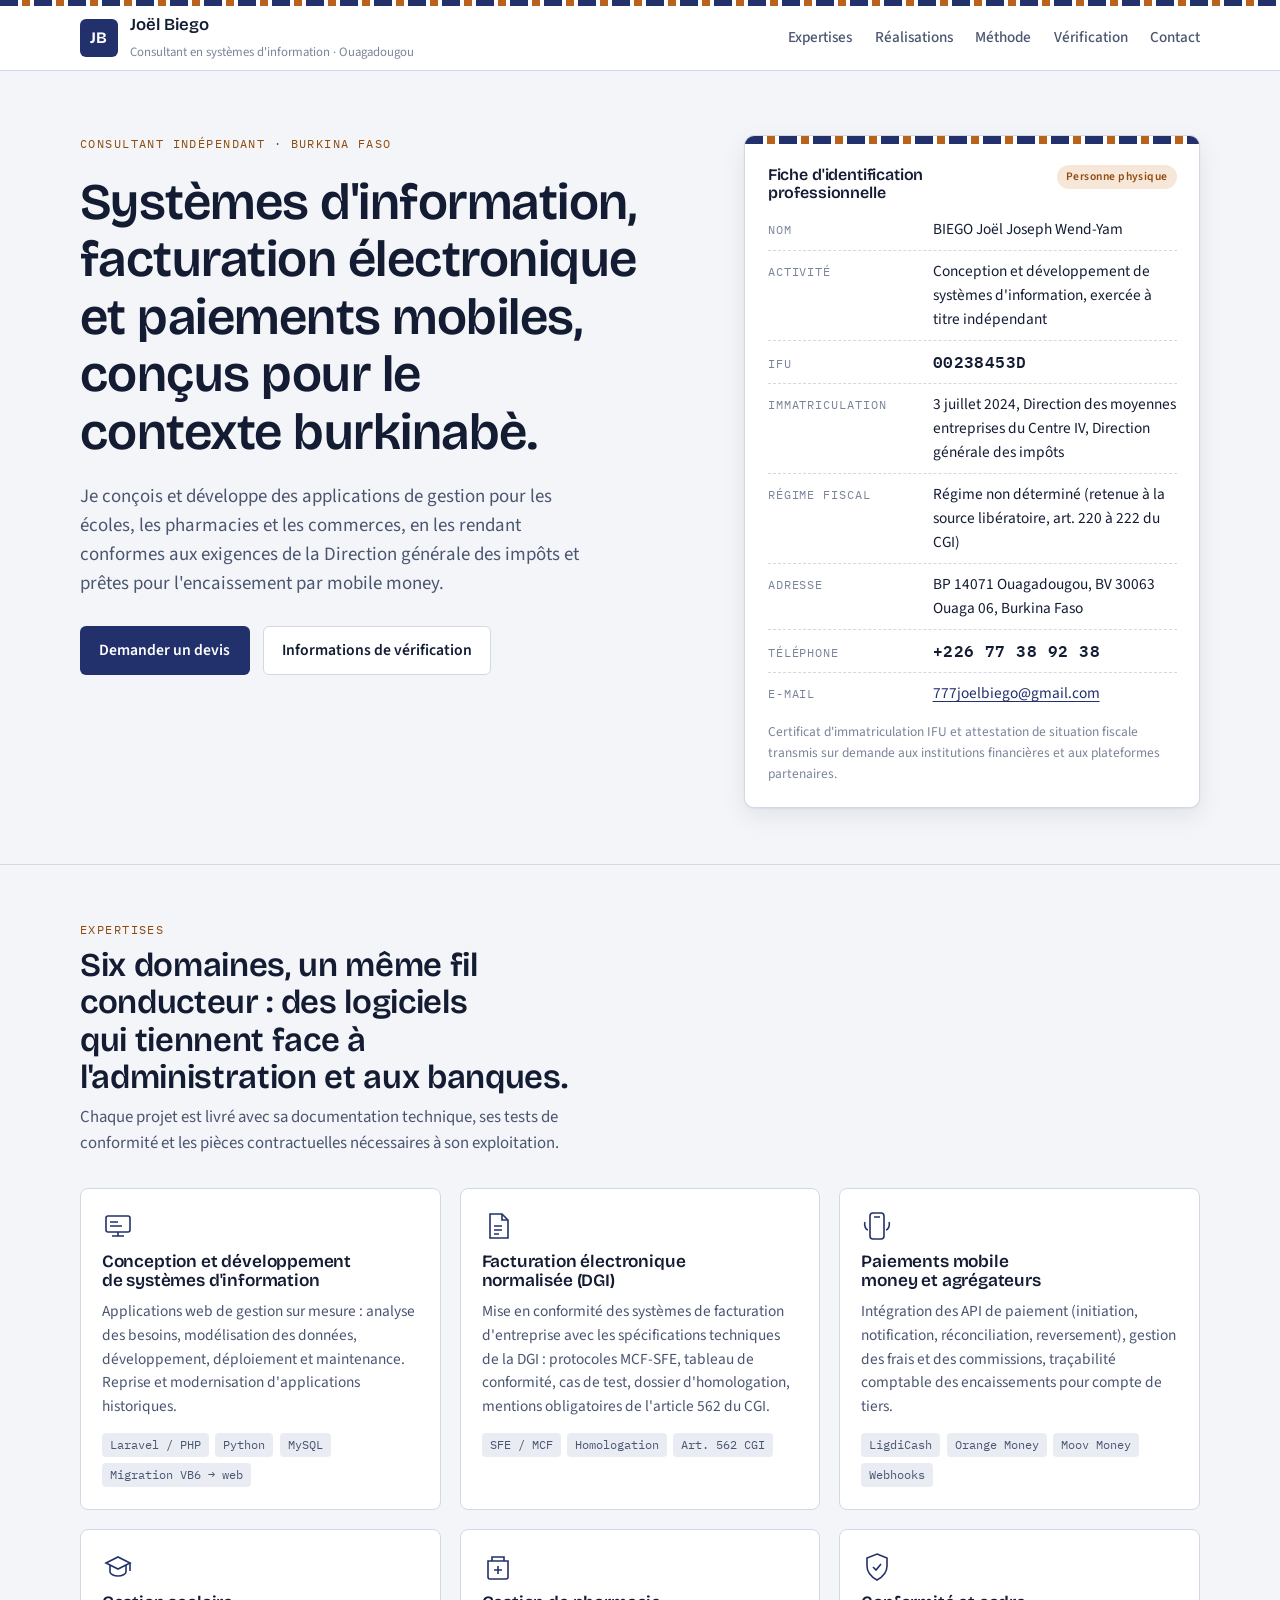
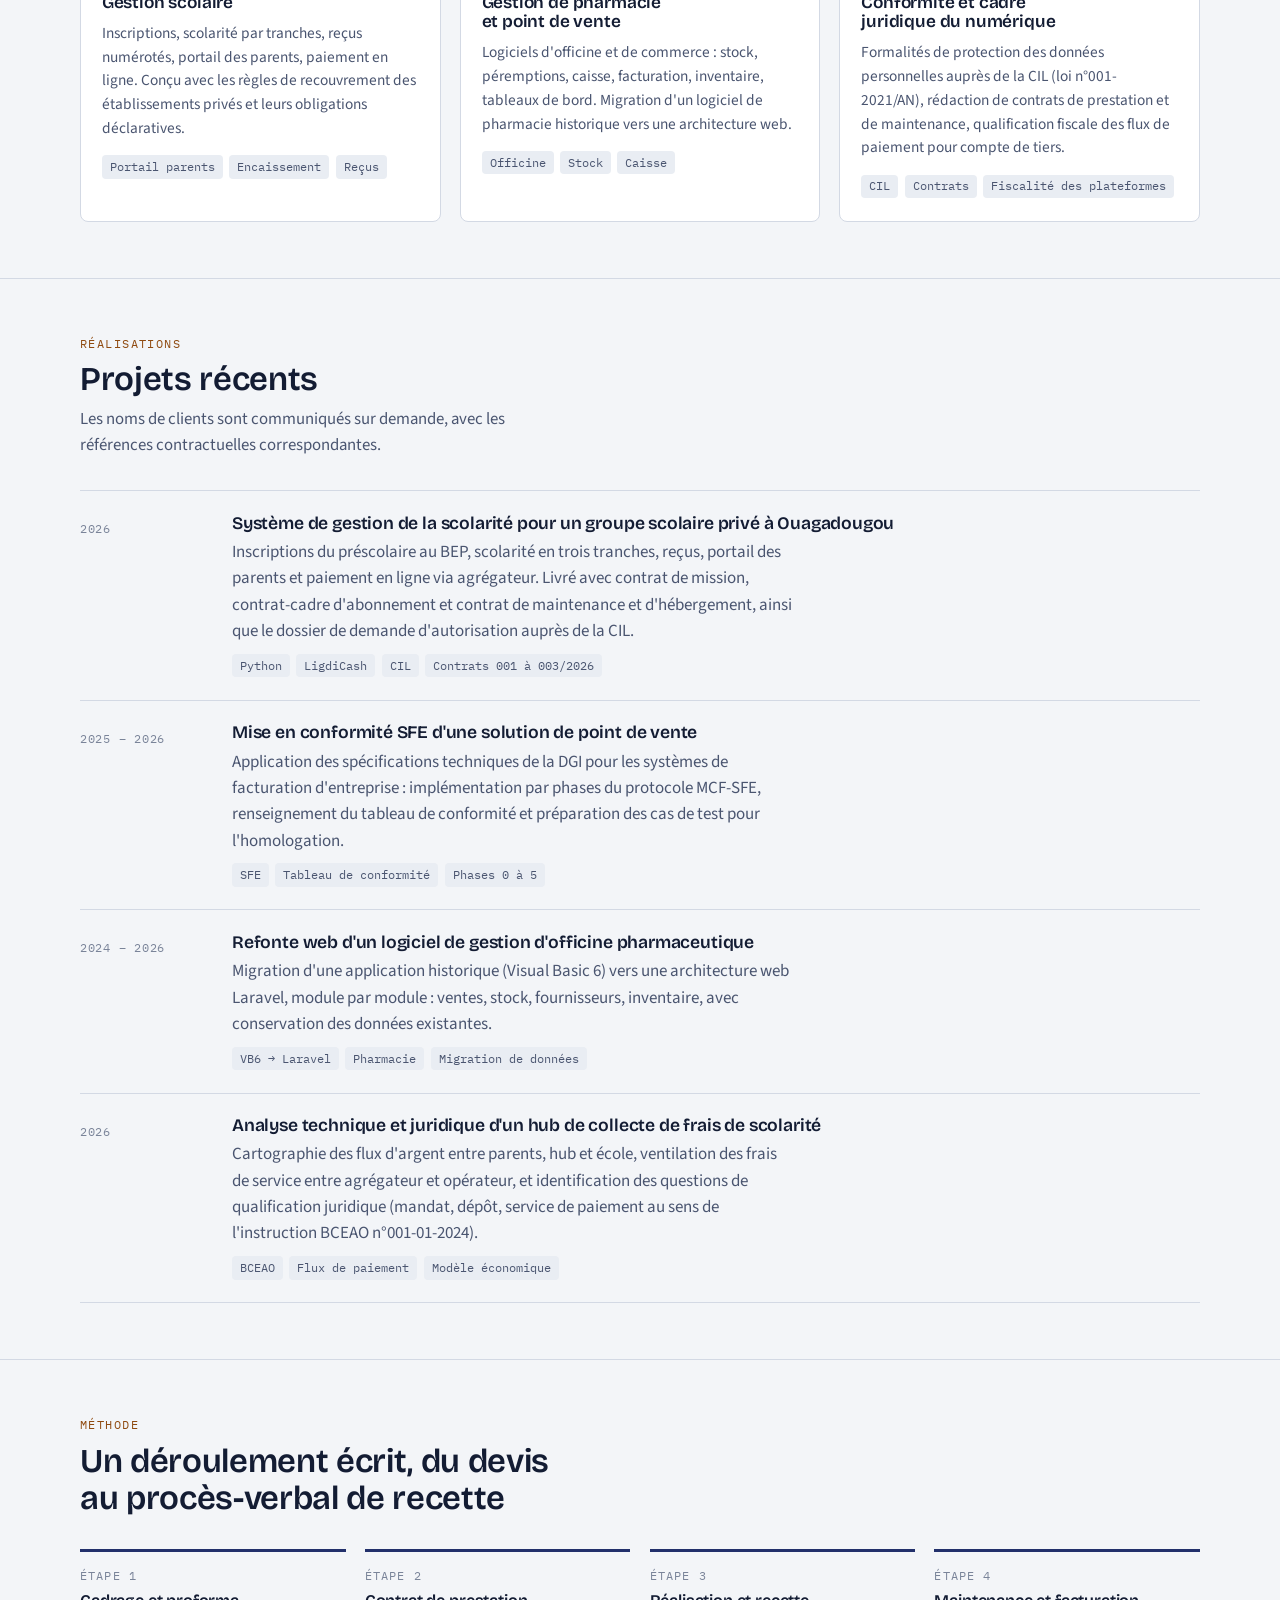
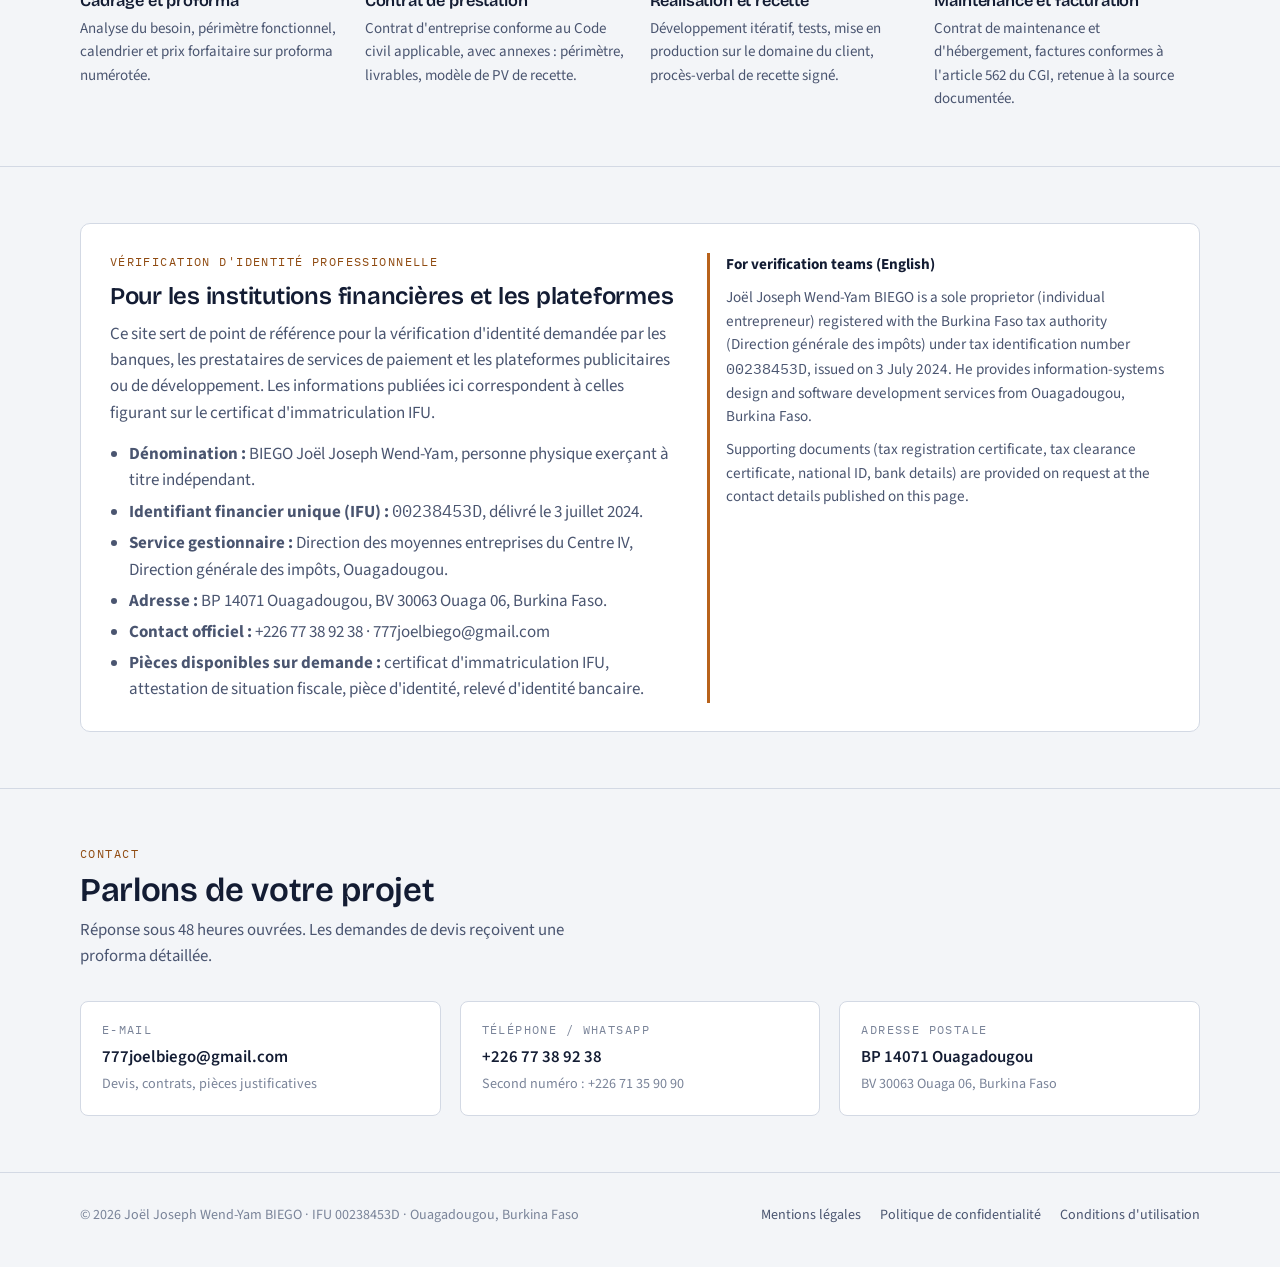
==== index.html @ be4510cc "Site professionnel : accueil, fiche IFU, expertises, pages légales Co-Authored-By: Claude Fable 5.1 " ====
<!DOCTYPE html>
<html lang="fr">
<head>
  <meta charset="utf-8">
  <meta name="viewport" content="width=device-width, initial-scale=1">
  <title>Joël Biego — Consultant en systèmes d'information, Ouagadougou</title>
  <meta name="description" content="Joël Joseph Wend-Yam BIEGO, consultant indépendant à Ouagadougou (Burkina Faso) : conception de systèmes d'information, facturation électronique normalisée DGI, intégration de paiements mobile money, gestion scolaire et pharmacie. IFU 00238453D.">
  <link rel="canonical" href="https://joeoel.github.io/">
  <meta property="og:type" content="website">
  <meta property="og:title" content="Joël Biego — Consultant en systèmes d'information">
  <meta property="og:description" content="Conception de systèmes d'information, facturation électronique DGI, paiements mobile money et conformité numérique au Burkina Faso.">
  <meta property="og:url" content="https://joeoel.github.io/">
  <meta property="og:locale" content="fr_BF">
  <link rel="icon" href="favicon.svg" type="image/svg+xml">
  <link rel="preconnect" href="https://fonts.googleapis.com">
  <link rel="preconnect" href="https://fonts.gstatic.com" crossorigin>
  <link rel="stylesheet" href="https://fonts.googleapis.com/css2?family=Bricolage+Grotesque:opsz,wght@12..96,500;12..96,600;12..96,700&family=Source+Sans+3:ital,wght@0,400;0,500;0,600;1,400&family=IBM+Plex+Mono:wght@400;500&display=swap">
  <link rel="stylesheet" href="style.css">
  <script type="application/ld+json">
  {
    "@context": "https://schema.org",
    "@type": "ProfessionalService",
    "name": "Joël Biego — Consultant en systèmes d'information",
    "url": "https://joeoel.github.io/",
    "email": "777joelbiego@gmail.com",
    "telephone": "+22677389238",
    "founder": { "@type": "Person", "name": "Joël Joseph Wend-Yam BIEGO", "jobTitle": "Consultant en systèmes d'information" },
    "taxID": "00238453D",
    "address": { "@type": "PostalAddress", "postOfficeBoxNumber": "BP 14071", "addressLocality": "Ouagadougou", "addressCountry": "BF" },
    "areaServed": "BF",
    "knowsAbout": ["Facturation électronique normalisée DGI", "Paiement mobile money", "Laravel", "Gestion scolaire", "Gestion de pharmacie", "Protection des données personnelles"]
  }
  </script>
</head>
<body>

<div class="weave" aria-hidden="true"></div>
<header class="site-header">
  <div class="wrap">
    <a class="brand" href="index.html" aria-label="Accueil">
      <span class="brand-mark">JB</span>
      <span>
        <span class="brand-name">Joël Biego</span><br>
        <span class="brand-sub">Consultant en systèmes d'information · Ouagadougou</span>
      </span>
    </a>
    <nav class="nav" aria-label="Navigation principale">
      <a href="#expertises">Expertises</a>
      <a href="#realisations">Réalisations</a>
      <a href="#methode">Méthode</a>
      <a href="#verification">Vérification</a>
      <a href="#contact">Contact</a>
    </nav>
  </div>
</header>

<main>

  <section class="hero">
    <div class="wrap">
      <div class="hero-lead">
        <span class="eyebrow">Consultant indépendant · Burkina Faso</span>
        <h1>Systèmes d'information, facturation électronique et paiements mobiles, conçus pour le contexte burkinabè.</h1>
        <p class="lede">Je conçois et développe des applications de gestion pour les écoles, les pharmacies et les commerces, en les rendant conformes aux exigences de la Direction générale des impôts et prêtes pour l'encaissement par mobile money.</p>
        <div class="hero-cta">
          <a class="btn btn-primary" href="#contact">Demander un devis</a>
          <a class="btn btn-ghost" href="#verification">Informations de vérification</a>
        </div>
      </div>

      <aside class="id-card" aria-labelledby="idcard-title">
        <div class="weave" aria-hidden="true"></div>
        <div class="id-card-body">
          <div class="id-card-head">
            <h3 id="idcard-title">Fiche d'identification professionnelle</h3>
            <span class="id-badge">Personne physique</span>
          </div>
          <dl class="id-rows">
            <div><dt>Nom</dt><dd>BIEGO Joël Joseph Wend-Yam</dd></div>
            <div><dt>Activité</dt><dd>Conception et développement de systèmes d'information, exercée à titre indépendant</dd></div>
            <div><dt>IFU</dt><dd class="mono">00238453D</dd></div>
            <div><dt>Immatriculation</dt><dd>3 juillet 2024, Direction des moyennes entreprises du Centre IV, Direction générale des impôts</dd></div>
            <div><dt>Régime fiscal</dt><dd>Régime non déterminé (retenue à la source libératoire, art. 220 à 222 du CGI)</dd></div>
            <div><dt>Adresse</dt><dd>BP 14071 Ouagadougou, BV 30063 Ouaga 06, Burkina Faso</dd></div>
            <div><dt>Téléphone</dt><dd class="mono">+226 77 38 92 38</dd></div>
            <div><dt>E-mail</dt><dd><a href="mailto:777joelbiego@gmail.com">777joelbiego@gmail.com</a></dd></div>
          </dl>
          <p class="id-note">Certificat d'immatriculation IFU et attestation de situation fiscale transmis sur demande aux institutions financières et aux plateformes partenaires.</p>
        </div>
      </aside>
    </div>
  </section>

  <section class="section" id="expertises">
    <div class="wrap">
      <div class="section-head">
        <span class="eyebrow">Expertises</span>
        <h2>Six domaines, un même fil conducteur : des logiciels qui tiennent face à l'administration et aux banques.</h2>
        <p>Chaque projet est livré avec sa documentation technique, ses tests de conformité et les pièces contractuelles nécessaires à son exploitation.</p>
      </div>
      <div class="grid-3">

        <article class="skill">
          <svg class="skill-icon" viewBox="0 0 32 32" fill="none" stroke="currentColor" stroke-width="1.6" aria-hidden="true"><rect x="4" y="6" width="24" height="16" rx="2"/><path d="M10 26h12M16 22v4M8 12h8M8 16h12"/></svg>
          <h3>Conception et développement de systèmes d'information</h3>
          <p>Applications web de gestion sur mesure : analyse des besoins, modélisation des données, développement, déploiement et maintenance. Reprise et modernisation d'applications historiques.</p>
          <div class="tags"><span class="tag">Laravel / PHP</span><span class="tag">Python</span><span class="tag">MySQL</span><span class="tag">Migration VB6 → web</span></div>
        </article>

        <article class="skill">
          <svg class="skill-icon" viewBox="0 0 32 32" fill="none" stroke="currentColor" stroke-width="1.6" aria-hidden="true"><path d="M8 4h12l6 6v18H8z"/><path d="M20 4v6h6M12 16h8M12 20h8M12 24h5"/></svg>
          <h3>Facturation électronique normalisée (DGI)</h3>
          <p>Mise en conformité des systèmes de facturation d'entreprise avec les spécifications techniques de la DGI : protocoles MCF-SFE, tableau de conformité, cas de test, dossier d'homologation, mentions obligatoires de l'article 562 du CGI.</p>
          <div class="tags"><span class="tag">SFE / MCF</span><span class="tag">Homologation</span><span class="tag">Art. 562 CGI</span></div>
        </article>

        <article class="skill">
          <svg class="skill-icon" viewBox="0 0 32 32" fill="none" stroke="currentColor" stroke-width="1.6" aria-hidden="true"><rect x="9" y="3" width="14" height="26" rx="3"/><path d="M13 7h6M16 24h.01"/><path d="M4 12c-1.5 3 1 8 3 8M28 12c1.5 3-1 8-3 8"/></svg>
          <h3>Paiements mobile money et agrégateurs</h3>
          <p>Intégration des API de paiement (initiation, notification, réconciliation, reversement), gestion des frais et des commissions, traçabilité comptable des encaissements pour compte de tiers.</p>
          <div class="tags"><span class="tag">LigdiCash</span><span class="tag">Orange Money</span><span class="tag">Moov Money</span><span class="tag">Webhooks</span></div>
        </article>

        <article class="skill">
          <svg class="skill-icon" viewBox="0 0 32 32" fill="none" stroke="currentColor" stroke-width="1.6" aria-hidden="true"><path d="M4 12l12-6 12 6-12 6z"/><path d="M8 14v7c0 2 4 4 8 4s8-2 8-4v-7M28 12v8"/></svg>
          <h3>Gestion scolaire</h3>
          <p>Inscriptions, scolarité par tranches, reçus numérotés, portail des parents, paiement en ligne. Conçu avec les règles de recouvrement des établissements privés et leurs obligations déclaratives.</p>
          <div class="tags"><span class="tag">Portail parents</span><span class="tag">Encaissement</span><span class="tag">Reçus</span></div>
        </article>

        <article class="skill">
          <svg class="skill-icon" viewBox="0 0 32 32" fill="none" stroke="currentColor" stroke-width="1.6" aria-hidden="true"><path d="M6 10h20v16a2 2 0 0 1-2 2H8a2 2 0 0 1-2-2z"/><path d="M10 10V6h12v4M16 15v8M12 19h8"/></svg>
          <h3>Gestion de pharmacie et point de vente</h3>
          <p>Logiciels d'officine et de commerce : stock, péremptions, caisse, facturation, inventaire, tableaux de bord. Migration d'un logiciel de pharmacie historique vers une architecture web.</p>
          <div class="tags"><span class="tag">Officine</span><span class="tag">Stock</span><span class="tag">Caisse</span></div>
        </article>

        <article class="skill">
          <svg class="skill-icon" viewBox="0 0 32 32" fill="none" stroke="currentColor" stroke-width="1.6" aria-hidden="true"><path d="M16 3l10 4v8c0 7-4.5 11-10 14C10.5 26 6 22 6 15V7z"/><path d="M12 16l3 3 5-6"/></svg>
          <h3>Conformité et cadre juridique du numérique</h3>
          <p>Formalités de protection des données personnelles auprès de la CIL (loi n°001-2021/AN), rédaction de contrats de prestation et de maintenance, qualification fiscale des flux de paiement pour compte de tiers.</p>
          <div class="tags"><span class="tag">CIL</span><span class="tag">Contrats</span><span class="tag">Fiscalité des plateformes</span></div>
        </article>

      </div>
    </div>
  </section>

  <section class="section" id="realisations">
    <div class="wrap">
      <div class="section-head">
        <span class="eyebrow">Réalisations</span>
        <h2>Projets récents</h2>
        <p>Les noms de clients sont communiqués sur demande, avec les références contractuelles correspondantes.</p>
      </div>
      <div class="work">

        <article class="work-item">
          <div class="work-when">2026</div>
          <div>
            <h3>Système de gestion de la scolarité pour un groupe scolaire privé à Ouagadougou</h3>
            <p>Inscriptions du préscolaire au BEP, scolarité en trois tranches, reçus, portail des parents et paiement en ligne via agrégateur. Livré avec contrat de mission, contrat-cadre d'abonnement et contrat de maintenance et d'hébergement, ainsi que le dossier de demande d'autorisation auprès de la CIL.</p>
            <div class="tags"><span class="tag">Python</span><span class="tag">LigdiCash</span><span class="tag">CIL</span><span class="tag">Contrats 001 à 003/2026</span></div>
          </div>
        </article>

        <article class="work-item">
          <div class="work-when">2025 – 2026</div>
          <div>
            <h3>Mise en conformité SFE d'une solution de point de vente</h3>
            <p>Application des spécifications techniques de la DGI pour les systèmes de facturation d'entreprise : implémentation par phases du protocole MCF-SFE, renseignement du tableau de conformité et préparation des cas de test pour l'homologation.</p>
            <div class="tags"><span class="tag">SFE</span><span class="tag">Tableau de conformité</span><span class="tag">Phases 0 à 5</span></div>
          </div>
        </article>

        <article class="work-item">
          <div class="work-when">2024 – 2026</div>
          <div>
            <h3>Refonte web d'un logiciel de gestion d'officine pharmaceutique</h3>
            <p>Migration d'une application historique (Visual Basic 6) vers une architecture web Laravel, module par module : ventes, stock, fournisseurs, inventaire, avec conservation des données existantes.</p>
            <div class="tags"><span class="tag">VB6 → Laravel</span><span class="tag">Pharmacie</span><span class="tag">Migration de données</span></div>
          </div>
        </article>

        <article class="work-item">
          <div class="work-when">2026</div>
          <div>
            <h3>Analyse technique et juridique d'un hub de collecte de frais de scolarité</h3>
            <p>Cartographie des flux d'argent entre parents, hub et école, ventilation des frais de service entre agrégateur et opérateur, et identification des questions de qualification juridique (mandat, dépôt, service de paiement au sens de l'instruction BCEAO n°001-01-2024).</p>
            <div class="tags"><span class="tag">BCEAO</span><span class="tag">Flux de paiement</span><span class="tag">Modèle économique</span></div>
          </div>
        </article>

      </div>
    </div>
  </section>

  <section class="section" id="methode">
    <div class="wrap">
      <div class="section-head">
        <span class="eyebrow">Méthode</span>
        <h2>Un déroulement écrit, du devis au procès-verbal de recette</h2>
      </div>
      <div class="steps">
        <div class="step">
          <h3>Cadrage et proforma</h3>
          <p>Analyse du besoin, périmètre fonctionnel, calendrier et prix forfaitaire sur proforma numérotée.</p>
        </div>
        <div class="step">
          <h3>Contrat de prestation</h3>
          <p>Contrat d'entreprise conforme au Code civil applicable, avec annexes : périmètre, livrables, modèle de PV de recette.</p>
        </div>
        <div class="step">
          <h3>Réalisation et recette</h3>
          <p>Développement itératif, tests, mise en production sur le domaine du client, procès-verbal de recette signé.</p>
        </div>
        <div class="step">
          <h3>Maintenance et facturation</h3>
          <p>Contrat de maintenance et d'hébergement, factures conformes à l'article 562 du CGI, retenue à la source documentée.</p>
        </div>
      </div>
    </div>
  </section>

  <section class="section" id="verification">
    <div class="wrap">
      <div class="verify">
        <div>
          <span class="eyebrow">Vérification d'identité professionnelle</span>
          <h2>Pour les institutions financières et les plateformes</h2>
          <p>Ce site sert de point de référence pour la vérification d'identité demandée par les banques, les prestataires de services de paiement et les plateformes publicitaires ou de développement. Les informations publiées ici correspondent à celles figurant sur le certificat d'immatriculation IFU.</p>
          <ul>
            <li><strong>Dénomination :</strong> BIEGO Joël Joseph Wend-Yam, personne physique exerçant à titre indépendant.</li>
            <li><strong>Identifiant financier unique (IFU) :</strong> <span class="mono">00238453D</span>, délivré le 3 juillet 2024.</li>
            <li><strong>Service gestionnaire :</strong> Direction des moyennes entreprises du Centre IV, Direction générale des impôts, Ouagadougou.</li>
            <li><strong>Adresse :</strong> BP 14071 Ouagadougou, BV 30063 Ouaga 06, Burkina Faso.</li>
            <li><strong>Contact officiel :</strong> +226 77 38 92 38 · 777joelbiego@gmail.com</li>
            <li><strong>Pièces disponibles sur demande :</strong> certificat d'immatriculation IFU, attestation de situation fiscale, pièce d'identité, relevé d'identité bancaire.</li>
          </ul>
        </div>
        <div class="en" lang="en">
          <strong>For verification teams (English)</strong>
          <p>Joël Joseph Wend-Yam BIEGO is a sole proprietor (individual entrepreneur) registered with the Burkina Faso tax authority (Direction générale des impôts) under tax identification number <span class="mono">00238453D</span>, issued on 3 July 2024. He provides information-systems design and software development services from Ouagadougou, Burkina Faso.</p>
          <p>Supporting documents (tax registration certificate, tax clearance certificate, national ID, bank details) are provided on request at the contact details published on this page.</p>
        </div>
      </div>
    </div>
  </section>

  <section class="section" id="contact">
    <div class="wrap">
      <div class="section-head">
        <span class="eyebrow">Contact</span>
        <h2>Parlons de votre projet</h2>
        <p>Réponse sous 48 heures ouvrées. Les demandes de devis reçoivent une proforma détaillée.</p>
      </div>
      <div class="contact-grid">
        <div class="contact">
          <span class="eyebrow">E-mail</span>
          <a href="mailto:777joelbiego@gmail.com">777joelbiego@gmail.com</a>
          <small>Devis, contrats, pièces justificatives</small>
        </div>
        <div class="contact">
          <span class="eyebrow">Téléphone / WhatsApp</span>
          <a href="tel:+22677389238">+226 77 38 92 38</a>
          <small>Second numéro : +226 71 35 90 90</small>
        </div>
        <div class="contact">
          <span class="eyebrow">Adresse postale</span>
          <a href="#verification">BP 14071 Ouagadougou</a>
          <small>BV 30063 Ouaga 06, Burkina Faso</small>
        </div>
      </div>
    </div>
  </section>

</main>

<footer class="site-footer">
  <div class="wrap">
    <div>© 2026 Joël Joseph Wend-Yam BIEGO · IFU 00238453D · Ouagadougou, Burkina Faso</div>
    <nav aria-label="Pages légales">
      <a href="mentions-legales.html">Mentions légales</a>
      <a href="confidentialite.html">Politique de confidentialité</a>
      <a href="conditions.html">Conditions d'utilisation</a>
    </nav>
  </div>
</footer>

</body>
</html>
---- style.css ----
/* ---------- Tokens ---------- */
:root {
  --bg: #F3F5F8;
  --surface: #FFFFFF;
  --surface-2: #E9EDF3;
  --ink: #131C33;
  --ink-2: #4A5570;
  --ink-3: #7A8499;
  --line: #D3D9E4;
  --accent: #B8621B;
  --accent-ink: #8F4A10;
  --accent-soft: #F6E7D8;
  --indigo: #22306B;
  --indigo-soft: #E3E7F5;
  --on-indigo: #FFFFFF;
  --focus: #22306B;
  --shadow: 0 1px 2px rgba(19,28,51,.06), 0 8px 24px rgba(19,28,51,.08);
}
@media (prefers-color-scheme: dark) {
  :root:not([data-theme="light"]) {
    --bg: #0E1424;
    --surface: #161E33;
    --surface-2: #1E2841;
    --ink: #E8ECF4;
    --ink-2: #A9B3C9;
    --ink-3: #7C879E;
    --line: #2B3650;
    --accent: #E39A47;
    --accent-ink: #F0B466;
    --accent-soft: #3A2A18;
    --indigo: #9FAEEE;
    --indigo-soft: #1F2A4D;
    --on-indigo: #0E1424;
    --focus: #E39A47;
    --shadow: 0 1px 2px rgba(0,0,0,.4), 0 8px 24px rgba(0,0,0,.35);
  }
}
:root[data-theme="dark"] {
  --bg: #0E1424;
  --surface: #161E33;
  --surface-2: #1E2841;
  --ink: #E8ECF4;
  --ink-2: #A9B3C9;
  --ink-3: #7C879E;
  --line: #2B3650;
  --accent: #E39A47;
  --accent-ink: #F0B466;
  --accent-soft: #3A2A18;
  --indigo: #9FAEEE;
  --indigo-soft: #1F2A4D;
  --on-indigo: #0E1424;
  --focus: #E39A47;
  --shadow: 0 1px 2px rgba(0,0,0,.4), 0 8px 24px rgba(0,0,0,.35);
}

/* ---------- Base ---------- */
* { box-sizing: border-box; }
html { scroll-behavior: smooth; }
@media (prefers-reduced-motion: reduce) {
  html { scroll-behavior: auto; }
  *, *::before, *::after { transition: none !important; animation: none !important; }
}
body {
  margin: 0;
  background: var(--bg);
  color: var(--ink);
  font-family: "Source Sans 3", "Segoe UI", Roboto, Helvetica, Arial, sans-serif;
  font-size: 17px;
  line-height: 1.55;
  -webkit-font-smoothing: antialiased;
}
h1, h2, h3, h4 {
  font-family: "Bricolage Grotesque", "Segoe UI", Helvetica, Arial, sans-serif;
  line-height: 1.12;
  margin: 0;
  text-wrap: balance;
  letter-spacing: -0.01em;
}
h1 { font-size: clamp(2rem, 4.2vw, 3.2rem); font-weight: 600; }
h2 { font-size: clamp(1.5rem, 2.6vw, 2.1rem); font-weight: 600; }
h3 { font-size: 1.2rem; font-weight: 600; }
p { margin: 0; }
a { color: var(--indigo); text-decoration-thickness: 1px; text-underline-offset: 3px; }
a:hover { color: var(--accent-ink); }
:focus-visible { outline: 2px solid var(--focus); outline-offset: 3px; border-radius: 2px; }
.mono { font-family: "IBM Plex Mono", Consolas, "Courier New", monospace; font-variant-numeric: tabular-nums; }
.eyebrow {
  font-family: "IBM Plex Mono", Consolas, monospace;
  font-size: .74rem; letter-spacing: .12em; text-transform: uppercase; color: var(--accent-ink);
}
.wrap { width: min(1120px, calc(100% - 2.5rem)); margin-inline: auto; }
.prose { max-width: 68ch; }
.prose p + p { margin-top: 1em; }
.prose h2 { margin-top: 2.4rem; margin-bottom: .6rem; font-size: 1.45rem; }
.prose h3 { margin-top: 1.6rem; margin-bottom: .4rem; font-size: 1.1rem; }
.prose ul, .prose ol { padding-left: 1.3rem; margin: .6rem 0 0; }
.prose li + li { margin-top: .35rem; }
.prose table { border-collapse: collapse; width: 100%; margin-top: .8rem; font-size: .95rem; }
.prose th, .prose td { text-align: left; padding: .5rem .6rem; border-bottom: 1px solid var(--line); vertical-align: top; }
.prose th { font-weight: 600; color: var(--ink-2); font-size: .8rem; letter-spacing: .05em; text-transform: uppercase; }
.table-wrap { overflow-x: auto; }

/* ---------- Woven band (motif Faso Dan Fani) ---------- */
.weave {
  height: 6px;
  background: repeating-linear-gradient(90deg,
    var(--indigo) 0 18px, var(--surface) 18px 22px, var(--accent) 22px 30px, var(--surface) 30px 34px);
}

/* ---------- Header ---------- */
.site-header { background: var(--surface); border-bottom: 1px solid var(--line); position: sticky; top: 0; z-index: 10; }
.site-header .wrap { display: flex; align-items: center; justify-content: space-between; gap: 1.5rem; min-height: 64px; }
.brand { display: flex; align-items: center; gap: .75rem; text-decoration: none; color: var(--ink); }
.brand-mark {
  width: 38px; height: 38px; border-radius: 6px; display: grid; place-items: center;
  background: var(--indigo); color: var(--on-indigo);
  font-family: "Bricolage Grotesque", sans-serif; font-weight: 700; font-size: 1rem; letter-spacing: .02em;
}
.brand-name { font-family: "Bricolage Grotesque", sans-serif; font-weight: 600; font-size: 1.05rem; line-height: 1.1; }
.brand-sub { font-size: .8rem; color: var(--ink-3); }
.nav { display: flex; gap: 1.4rem; flex-wrap: wrap; }
.nav a { color: var(--ink-2); text-decoration: none; font-size: .95rem; font-weight: 500; }
.nav a:hover { color: var(--accent-ink); }
@media (max-width: 720px) { .nav { display: none; } }

/* ---------- Hero ---------- */
.hero { padding: 4rem 0 3.5rem; }
.hero .wrap { display: grid; grid-template-columns: 1.15fr .85fr; gap: 3rem; align-items: start; }
@media (max-width: 860px) { .hero .wrap { grid-template-columns: 1fr; } }
.hero-lead { display: grid; gap: 1.3rem; }
.hero p.lede { font-size: 1.18rem; color: var(--ink-2); max-width: 56ch; }
.hero-cta { display: flex; gap: .8rem; flex-wrap: wrap; margin-top: .4rem; }
.btn {
  display: inline-flex; align-items: center; gap: .5rem; padding: .7rem 1.15rem; border-radius: 6px;
  text-decoration: none; font-weight: 600; font-size: .98rem; border: 1px solid transparent;
  transition: background .15s, color .15s, border-color .15s;
}
.btn-primary { background: var(--indigo); color: var(--on-indigo); }
.btn-primary:hover { background: var(--accent); color: var(--on-indigo); }
.btn-ghost { border-color: var(--line); color: var(--ink); background: var(--surface); }
.btn-ghost:hover { border-color: var(--accent); color: var(--accent-ink); }

/* Identity card */
.id-card {
  background: var(--surface); border: 1px solid var(--line); border-radius: 10px; box-shadow: var(--shadow); overflow: hidden;
}
.id-card .weave { height: 8px; }
.id-card-body { padding: 1.3rem 1.4rem 1.4rem; display: grid; gap: 1rem; }
.id-card-head { display: flex; justify-content: space-between; align-items: baseline; gap: 1rem; }
.id-card-head h3 { font-size: 1rem; }
.id-badge { font-size: .72rem; padding: .2rem .55rem; border-radius: 999px; background: var(--accent-soft); color: var(--accent-ink); font-weight: 600; letter-spacing: .04em; white-space: nowrap; }
.id-rows { display: grid; gap: .55rem; margin: 0; }
.id-rows > div { display: grid; grid-template-columns: 9.5rem 1fr; gap: .8rem; align-items: baseline; padding-bottom: .55rem; border-bottom: 1px dashed var(--line); }
.id-rows > div:last-child { border-bottom: 0; padding-bottom: 0; }
.id-rows dt { font-family: "IBM Plex Mono", Consolas, monospace; font-size: .72rem; letter-spacing: .08em; text-transform: uppercase; color: var(--ink-3); }
.id-rows dd { margin: 0; font-size: .96rem; }
.id-rows dd.mono { font-size: .98rem; font-weight: 600; letter-spacing: .03em; }
.id-note { font-size: .84rem; color: var(--ink-3); }
@media (max-width: 480px) { .id-rows > div { grid-template-columns: 1fr; gap: .15rem; } }

/* ---------- Sections ---------- */
.section { padding: 3.5rem 0; border-top: 1px solid var(--line); }
.section-head { display: grid; gap: .5rem; margin-bottom: 2rem; max-width: 62ch; }
.section-head p { color: var(--ink-2); font-size: 1.05rem; }

/* Expertise grid */
.grid-3 { display: grid; grid-template-columns: repeat(3, 1fr); gap: 1.2rem; }
@media (max-width: 900px) { .grid-3 { grid-template-columns: repeat(2, 1fr); } }
@media (max-width: 580px) { .grid-3 { grid-template-columns: 1fr; } }
.skill { background: var(--surface); border: 1px solid var(--line); border-radius: 8px; padding: 1.3rem 1.3rem 1.4rem; display: grid; gap: .6rem; align-content: start; }
.skill h3 { font-size: 1.08rem; }
.skill p { color: var(--ink-2); font-size: .96rem; }
.skill .tags { display: flex; flex-wrap: wrap; gap: .4rem; margin-top: .3rem; }
.tag { font-family: "IBM Plex Mono", Consolas, monospace; font-size: .72rem; padding: .18rem .5rem; border-radius: 4px; background: var(--surface-2); color: var(--ink-2); }
.skill-icon { width: 32px; height: 32px; color: var(--indigo); }

/* Work list */
.work { display: grid; gap: 0; border-top: 1px solid var(--line); }
.work-item { display: grid; grid-template-columns: 8rem 1fr; gap: 1.5rem; padding: 1.4rem 0; border-bottom: 1px solid var(--line); }
@media (max-width: 640px) { .work-item { grid-template-columns: 1fr; gap: .4rem; } }
.work-when { font-family: "IBM Plex Mono", Consolas, monospace; font-size: .78rem; color: var(--ink-3); letter-spacing: .06em; padding-top: .35rem; }
.work-item h3 { font-size: 1.1rem; margin-bottom: .35rem; }
.work-item p { color: var(--ink-2); max-width: 70ch; }
.work-item .tags { margin-top: .6rem; display: flex; flex-wrap: wrap; gap: .4rem; }

/* Method */
.steps { display: grid; grid-template-columns: repeat(4, 1fr); gap: 1.2rem; counter-reset: step; }
@media (max-width: 900px) { .steps { grid-template-columns: repeat(2, 1fr); } }
@media (max-width: 520px) { .steps { grid-template-columns: 1fr; } }
.step { display: grid; gap: .45rem; padding-top: .9rem; border-top: 3px solid var(--indigo); align-content: start; }
.step::before { counter-increment: step; content: "Étape " counter(step); font-family: "IBM Plex Mono", Consolas, monospace; font-size: .72rem; letter-spacing: .1em; text-transform: uppercase; color: var(--ink-3); }
.step h3 { font-size: 1.02rem; }
.step p { color: var(--ink-2); font-size: .94rem; }

/* Verification block */
.verify { background: var(--surface); border: 1px solid var(--line); border-radius: 10px; padding: 1.8rem; display: grid; grid-template-columns: 1.1fr .9fr; gap: 2rem; }
@media (max-width: 860px) { .verify { grid-template-columns: 1fr; } }
.verify > div:first-child { display: grid; gap: .7rem; align-content: start; }
.verify h2 { font-size: 1.5rem; }
.verify p { color: var(--ink-2); }
.verify ul { margin: .2rem 0 0; padding-left: 1.2rem; color: var(--ink-2); }
.verify li + li { margin-top: .3rem; }
.verify .en { border-left: 3px solid var(--accent); padding-left: 1rem; font-size: .95rem; display: grid; gap: .6rem; align-content: start; }
.verify .en strong { color: var(--ink); }

/* Contact */
.contact-grid { display: grid; grid-template-columns: repeat(3, 1fr); gap: 1.2rem; }
@media (max-width: 760px) { .contact-grid { grid-template-columns: 1fr; } }
.contact { background: var(--surface); border: 1px solid var(--line); border-radius: 8px; padding: 1.2rem 1.3rem; display: grid; gap: .25rem; align-content: start; }
.contact .eyebrow { color: var(--ink-3); }
.contact a { font-size: 1.05rem; font-weight: 600; text-decoration: none; color: var(--ink); word-break: break-word; }
.contact a:hover { color: var(--accent-ink); }
.contact small { color: var(--ink-3); }

/* Footer */
.site-footer { border-top: 1px solid var(--line); padding: 2rem 0 2.5rem; color: var(--ink-3); font-size: .88rem; }
.site-footer .wrap { display: flex; justify-content: space-between; gap: 1.5rem; flex-wrap: wrap; }
.site-footer nav { display: flex; gap: 1.2rem; flex-wrap: wrap; }
.site-footer a { color: var(--ink-2); text-decoration: none; }
.site-footer a:hover { color: var(--accent-ink); }

/* Legal pages */
.page-head { padding: 3rem 0 1.5rem; }
.page-head h1 { font-size: clamp(1.8rem, 3.4vw, 2.6rem); margin-top: .5rem; }
.page-head .meta { color: var(--ink-3); font-size: .9rem; margin-top: .6rem; }
.legal { padding-bottom: 4rem; }
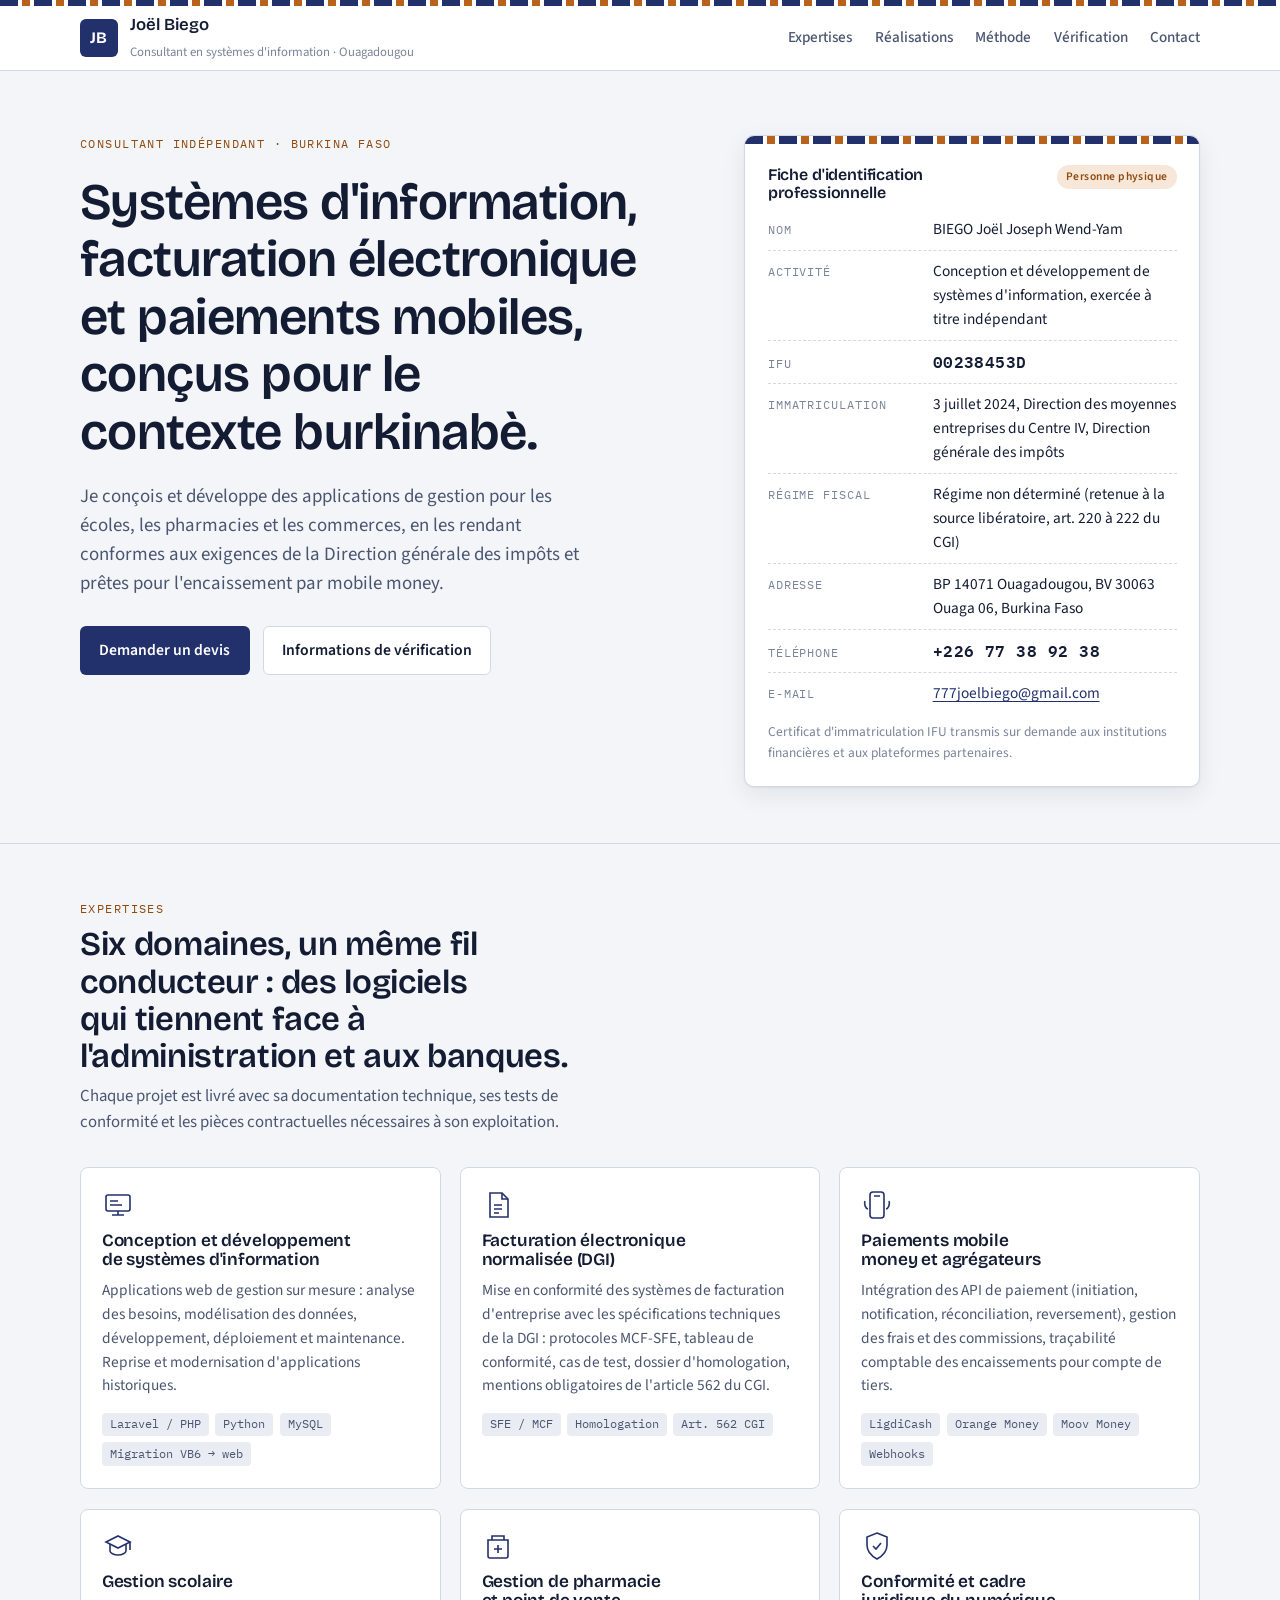
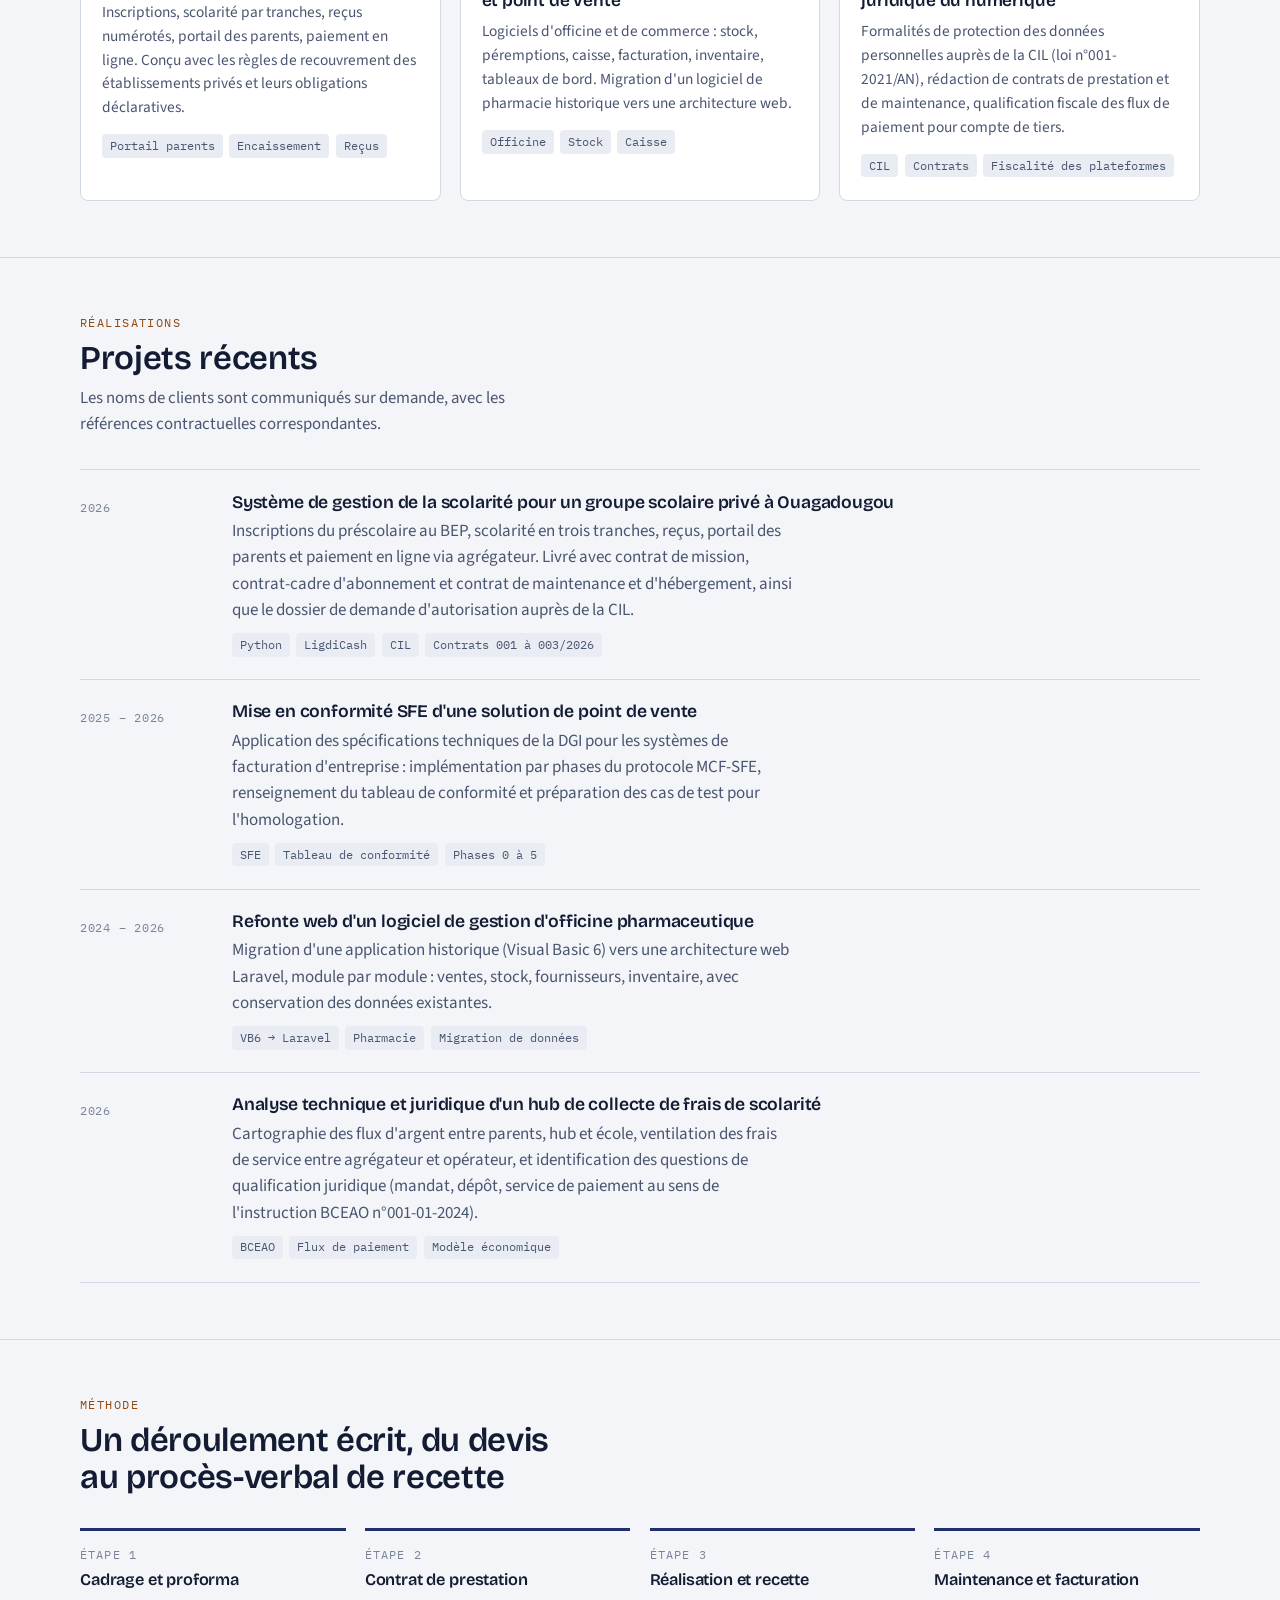
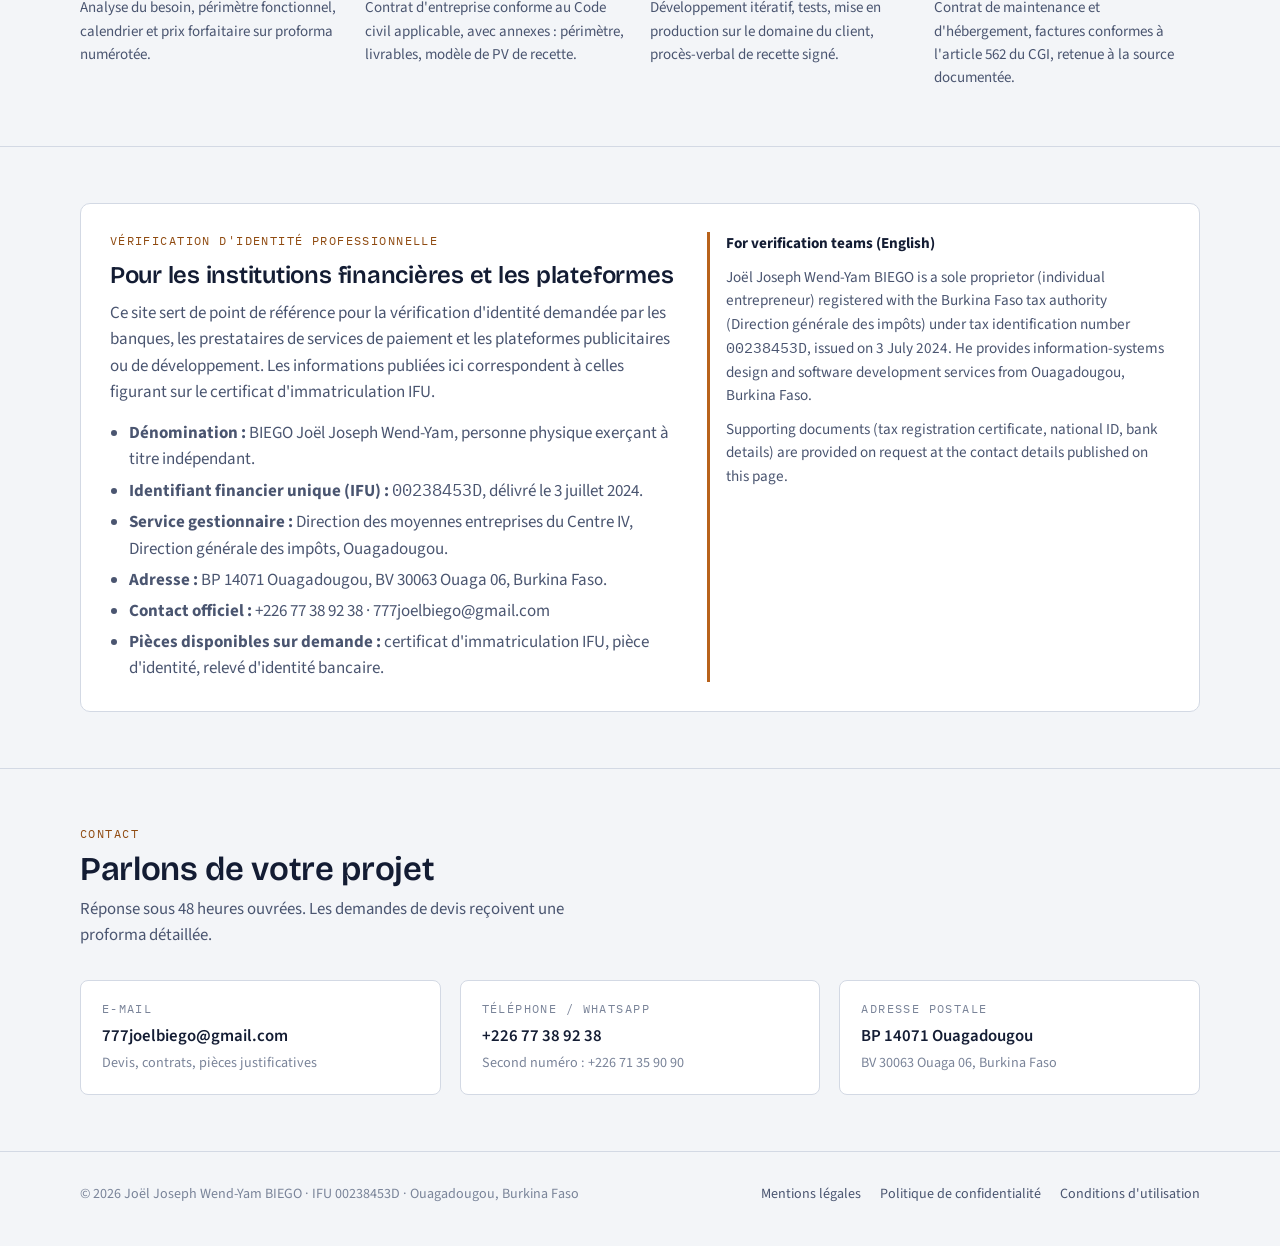
==== commit be4bb99f: "Retire la mention de l'attestation de situation fiscale Co-Authored-By: Claude Fable 5.1 <noreply@an" ====
--- a/index.html
+++ b/index.html
@@ -85,7 +85,7 @@
             <div><dt>Téléphone</dt><dd class="mono">+226 77 38 92 38</dd></div>
             <div><dt>E-mail</dt><dd><a href="mailto:777joelbiego@gmail.com">777joelbiego@gmail.com</a></dd></div>
           </dl>
-          <p class="id-note">Certificat d'immatriculation IFU et attestation de situation fiscale transmis sur demande aux institutions financières et aux plateformes partenaires.</p>
+          <p class="id-note">Certificat d'immatriculation IFU transmis sur demande aux institutions financières et aux plateformes partenaires.</p>
         </div>
       </aside>
     </div>
@@ -235,13 +235,13 @@
             <li><strong>Service gestionnaire :</strong> Direction des moyennes entreprises du Centre IV, Direction générale des impôts, Ouagadougou.</li>
             <li><strong>Adresse :</strong> BP 14071 Ouagadougou, BV 30063 Ouaga 06, Burkina Faso.</li>
             <li><strong>Contact officiel :</strong> +226 77 38 92 38 · 777joelbiego@gmail.com</li>
-            <li><strong>Pièces disponibles sur demande :</strong> certificat d'immatriculation IFU, attestation de situation fiscale, pièce d'identité, relevé d'identité bancaire.</li>
+            <li><strong>Pièces disponibles sur demande :</strong> certificat d'immatriculation IFU, pièce d'identité, relevé d'identité bancaire.</li>
           </ul>
         </div>
         <div class="en" lang="en">
           <strong>For verification teams (English)</strong>
           <p>Joël Joseph Wend-Yam BIEGO is a sole proprietor (individual entrepreneur) registered with the Burkina Faso tax authority (Direction générale des impôts) under tax identification number <span class="mono">00238453D</span>, issued on 3 July 2024. He provides information-systems design and software development services from Ouagadougou, Burkina Faso.</p>
-          <p>Supporting documents (tax registration certificate, tax clearance certificate, national ID, bank details) are provided on request at the contact details published on this page.</p>
+          <p>Supporting documents (tax registration certificate, national ID, bank details) are provided on request at the contact details published on this page.</p>
         </div>
       </div>
     </div>
